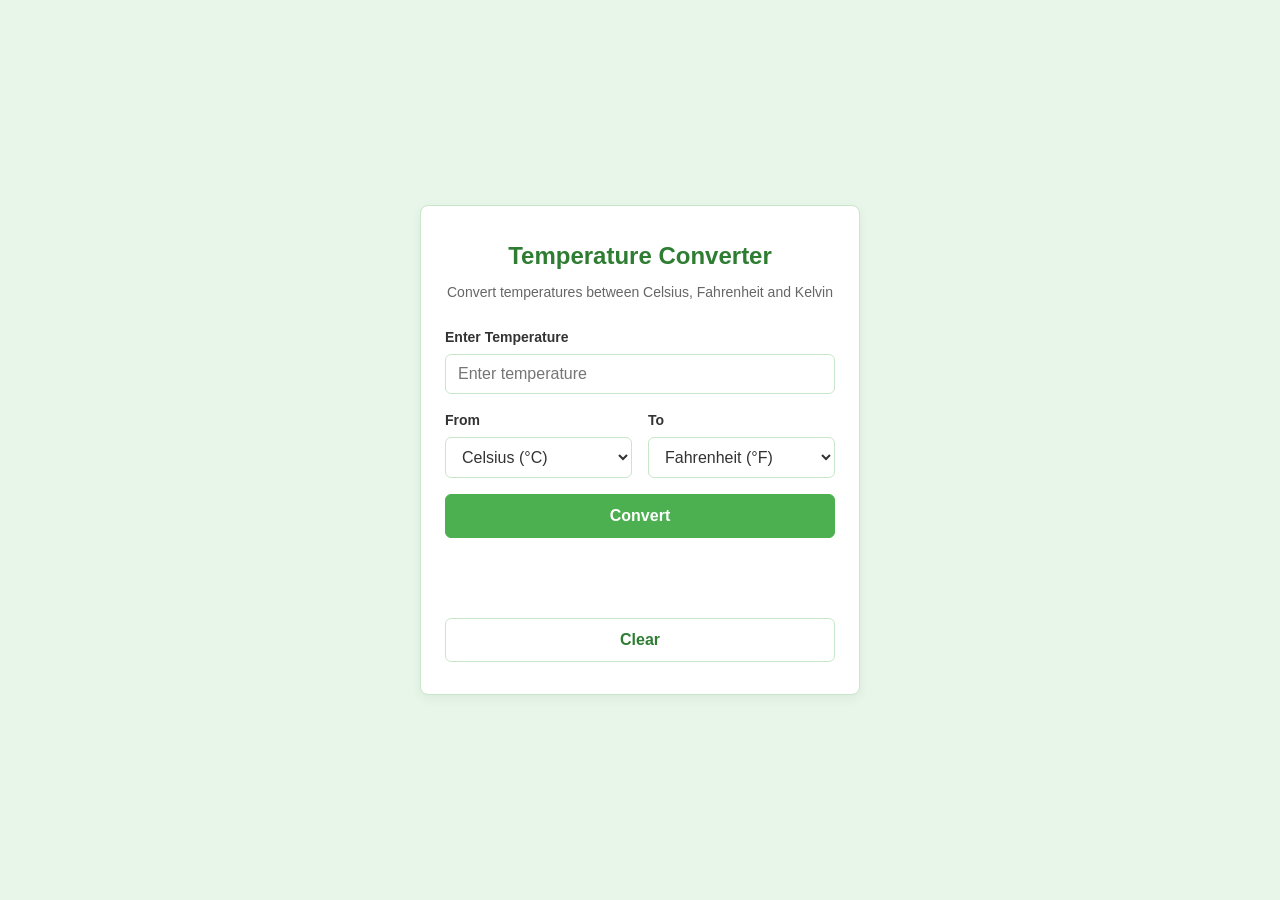
==== index.html @ f81031ea "Task 01: Temperature Converter complete implementation with screenshots" ====
<!DOCTYPE html>
<html lang="en">
<head>
  <meta charset="UTF-8">
  <meta name="viewport" content="width=device-width, initial-scale=1.0">
  <title>Temperature Converter</title>
  <link rel="stylesheet" href="style.css">
</head>
<body>
  <!-- Main layout container -->
  <main class="container">
    <!-- Centered application card -->
    <div class="card">
      <header class="card-header">
        <h1>Temperature Converter</h1>
        <p class="subtitle">Convert temperatures between Celsius, Fahrenheit and Kelvin</p>
      </header>

      <!-- Converter form controls -->
      <div class="converter-form">
        <!-- Temperature Value Input -->
        <div class="form-group">
          <label for="temp-input">Enter Temperature</label>
          <input 
            type="number" 
            id="temp-input" 
            placeholder="Enter temperature" 
            step="any"
            autocomplete="off"
          >
        </div>

        <!-- Unit Selection Dropdowns -->
        <div class="unit-group">
          <div class="form-group">
            <label for="from-unit">From</label>
            <select id="from-unit">
              <option value="Celsius" selected>Celsius (°C)</option>
              <option value="Fahrenheit">Fahrenheit (°F)</option>
              <option value="Kelvin">Kelvin (K)</option>
            </select>
          </div>

          <div class="form-group">
            <label for="to-unit">To</label>
            <select id="to-unit">
              <option value="Celsius">Celsius (°C)</option>
              <option value="Fahrenheit" selected>Fahrenheit (°F)</option>
              <option value="Kelvin">Kelvin (K)</option>
            </select>
          </div>
        </div>

        <!-- Convert Action Button -->
        <button type="button" id="convert-btn" class="btn btn-primary">Convert</button>

        <!-- Result / Error Display Container -->
        <div id="result-container" class="result-container" aria-live="polite"></div>

        <!-- Clear Action Button -->
        <button type="button" id="clear-btn" class="btn btn-secondary">Clear</button>
      </div>
    </div>
  </main>

  <script src="script.js"></script>
</body>
</html>
---- style.css ----
/* CSS Custom Properties for Light Green Palette */
:root {
  --bg: #E8F5E9;
  --main-green: #4CAF50;
  --btn-hover: #43A047;
  --dark-green: #2E7D32;
  --card-bg: #FFFFFF;
  --text-color: #333333;
  --border-color: #C8E6C9;
  --error-color: #C62828;
  --focus-ring: #81C784;
}

/* Global Reset & Base Styles */
* {
  box-sizing: border-box;
  margin: 0;
  padding: 0;
}

body {
  font-family: -apple-system, BlinkMacSystemFont, "Segoe UI", Roboto, Arial, sans-serif;
  background-color: var(--bg);
  color: var(--text-color);
  display: flex;
  justify-content: center;
  align-items: center;
  min-height: 100vh;
  padding: 16px;
  line-height: 1.5;
}

/* Main Container Layout */
.container {
  width: 100%;
  max-width: 440px;
}

/* Single Centered Card */
.card {
  background-color: var(--card-bg);
  border: 1px solid var(--border-color);
  border-radius: 8px;
  padding: 32px 24px;
  box-shadow: 0 4px 12px rgba(0, 0, 0, 0.05);
}

/* Card Header */
.card-header {
  text-align: center;
  margin-bottom: 24px;
}

.card-header h1 {
  font-size: 1.5rem;
  font-weight: 700;
  color: var(--dark-green);
  margin-bottom: 8px;
}

.subtitle {
  font-size: 0.875rem;
  color: #666666;
}

/* Form Layout */
.converter-form {
  display: flex;
  flex-direction: column;
  gap: 16px;
}

.form-group {
  display: flex;
  flex-direction: column;
  gap: 6px;
  flex: 1;
}

label {
  font-size: 0.875rem;
  font-weight: 600;
  color: var(--text-color);
}

input[type="number"],
select {
  width: 100%;
  padding: 10px 12px;
  font-size: 1rem;
  font-family: inherit;
  color: var(--text-color);
  background-color: #FFFFFF;
  border: 1px solid var(--border-color);
  border-radius: 6px;
  outline: none;
  transition: border-color 0.15s ease;
}

input[type="number"]:focus,
select:focus {
  border-color: var(--dark-green);
  box-shadow: 0 0 0 3px rgba(76, 175, 80, 0.2);
}

/* Unit Select Row Layout */
.unit-group {
  display: flex;
  gap: 16px;
}

/* Buttons */
.btn {
  width: 100%;
  padding: 12px;
  font-size: 1rem;
  font-weight: 600;
  font-family: inherit;
  border-radius: 6px;
  cursor: pointer;
  border: 1px solid transparent;
  transition: background-color 0.15s ease, border-color 0.15s ease;
}

.btn-primary {
  background-color: var(--main-green);
  color: #FFFFFF;
  border-color: var(--main-green);
}

.btn-primary:hover {
  background-color: var(--btn-hover);
  border-color: var(--btn-hover);
}

.btn-secondary {
  background-color: transparent;
  color: var(--dark-green);
  border-color: var(--border-color);
}

.btn-secondary:hover {
  background-color: var(--bg);
  border-color: var(--dark-green);
}

/* Result and Error Area */
.result-container {
  min-height: 48px;
  display: flex;
  align-items: center;
  justify-content: center;
  text-align: center;
  padding: 8px 12px;
  border-radius: 6px;
}

.result-text {
  font-size: 1.125rem;
  font-weight: 700;
  color: var(--dark-green);
}

.error-text {
  font-size: 0.9375rem;
  font-weight: 600;
  color: var(--error-color);
}

/* Responsive Layout - Stack dropdowns on narrow mobile screens */
@media (max-width: 480px) {
  .card {
    padding: 24px 16px;
  }

  .unit-group {
    flex-direction: column;
    gap: 16px;
  }
}
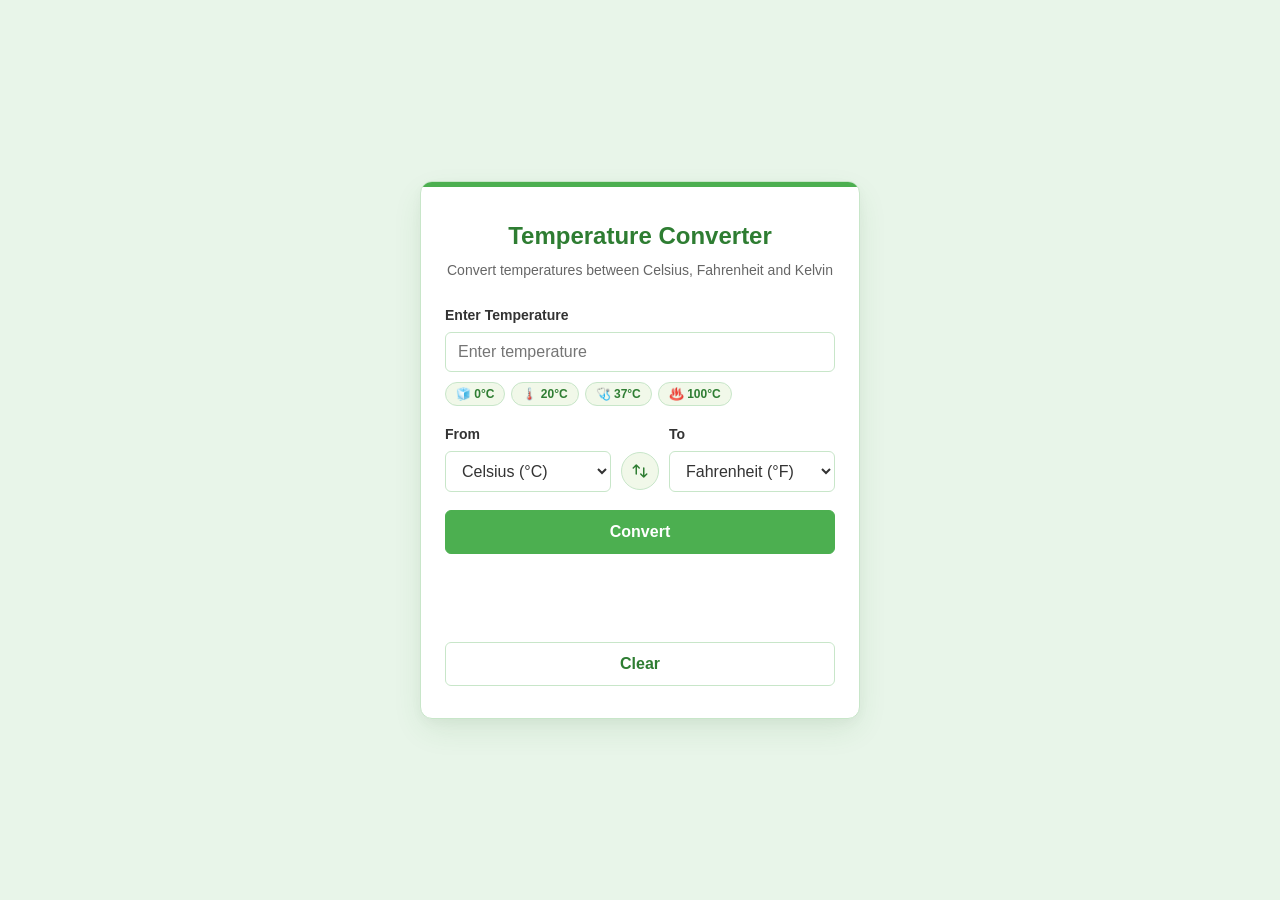
==== commit 756817cc: "Enhance UI design: card accent bar, soft depth shadow, formula breakdown, preset chips, and swap uni" ====
--- a/index.html
+++ b/index.html
@@ -11,6 +11,8 @@
   <main class="container">
     <!-- Centered application card -->
     <div class="card">
+      <div class="card-accent-bar"></div>
+      
       <header class="card-header">
         <h1>Temperature Converter</h1>
         <p class="subtitle">Convert temperatures between Celsius, Fahrenheit and Kelvin</p>
@@ -28,6 +30,14 @@
             step="any"
             autocomplete="off"
           >
+          
+          <!-- Quick Preset Chips -->
+          <div class="preset-chips">
+            <button type="button" class="chip" data-temp="0" data-unit="Celsius">🧊 0°C</button>
+            <button type="button" class="chip" data-temp="20" data-unit="Celsius">🌡️ 20°C</button>
+            <button type="button" class="chip" data-temp="37" data-unit="Celsius">🩺 37°C</button>
+            <button type="button" class="chip" data-temp="100" data-unit="Celsius">♨️ 100°C</button>
+          </div>
         </div>
 
         <!-- Unit Selection Dropdowns -->
@@ -39,6 +49,15 @@
               <option value="Fahrenheit">Fahrenheit (°F)</option>
               <option value="Kelvin">Kelvin (K)</option>
             </select>
+          </div>
+
+          <!-- Swap Units Button -->
+          <div class="swap-wrapper">
+            <button type="button" id="swap-btn" class="btn-swap" title="Swap units" aria-label="Swap units">
+              <svg width="18" height="18" viewBox="0 0 24 24" fill="none" stroke="currentColor" stroke-width="2" stroke-linecap="round" stroke-linejoin="round">
+                <path d="M7 16V4M7 4L3 8M7 4L11 8M17 8V20M17 20L21 16M17 20L13 16"/>
+              </svg>
+            </button>
           </div>
 
           <div class="form-group">
--- a/style.css
+++ b/style.css
@@ -38,24 +38,37 @@
 
 /* Single Centered Card */
 .card {
+  position: relative;
   background-color: var(--card-bg);
   border: 1px solid var(--border-color);
-  border-radius: 8px;
+  border-radius: 12px;
   padding: 32px 24px;
-  box-shadow: 0 4px 12px rgba(0, 0, 0, 0.05);
+  box-shadow: 0 12px 32px -4px rgba(46, 125, 50, 0.12), 0 4px 12px rgba(0, 0, 0, 0.03);
+  overflow: hidden;
+}
+
+/* Top Accent Bar */
+.card-accent-bar {
+  position: absolute;
+  top: 0;
+  left: 0;
+  right: 0;
+  height: 5px;
+  background-color: var(--main-green);
 }
 
 /* Card Header */
 .card-header {
   text-align: center;
   margin-bottom: 24px;
+  margin-top: 4px;
 }
 
 .card-header h1 {
   font-size: 1.5rem;
   font-weight: 700;
   color: var(--dark-green);
-  margin-bottom: 8px;
+  margin-bottom: 6px;
 }
 
 .subtitle {
@@ -67,7 +80,7 @@
 .converter-form {
   display: flex;
   flex-direction: column;
-  gap: 16px;
+  gap: 18px;
 }
 
 .form-group {
@@ -94,22 +107,82 @@
   border: 1px solid var(--border-color);
   border-radius: 6px;
   outline: none;
-  transition: border-color 0.15s ease;
+  transition: border-color 0.15s ease, box-shadow 0.15s ease;
 }
 
 input[type="number"]:focus,
 select:focus {
   border-color: var(--dark-green);
-  box-shadow: 0 0 0 3px rgba(76, 175, 80, 0.2);
+  box-shadow: 0 0 0 3px rgba(76, 175, 80, 0.25);
+}
+
+/* Quick Preset Chips */
+.preset-chips {
+  display: flex;
+  gap: 6px;
+  flex-wrap: wrap;
+  margin-top: 4px;
+}
+
+.chip {
+  background-color: #F1F8E9;
+  border: 1px solid var(--border-color);
+  color: var(--dark-green);
+  font-size: 0.75rem;
+  font-weight: 600;
+  padding: 4px 10px;
+  border-radius: 16px;
+  cursor: pointer;
+  transition: background-color 0.15s ease, color 0.15s ease, border-color 0.15s ease;
+}
+
+.chip:hover {
+  background-color: var(--main-green);
+  color: #FFFFFF;
+  border-color: var(--main-green);
 }
 
 /* Unit Select Row Layout */
 .unit-group {
   display: flex;
-  gap: 16px;
-}
-
-/* Buttons */
+  align-items: flex-end;
+  gap: 10px;
+}
+
+/* Swap Units Button */
+.swap-wrapper {
+  display: flex;
+  align-items: center;
+  justify-content: center;
+  padding-bottom: 2px;
+}
+
+.btn-swap {
+  background-color: #F1F8E9;
+  border: 1px solid var(--border-color);
+  color: var(--dark-green);
+  border-radius: 50%;
+  width: 38px;
+  height: 38px;
+  display: flex;
+  align-items: center;
+  justify-content: center;
+  cursor: pointer;
+  transition: background-color 0.2s ease, transform 0.3s ease, border-color 0.2s ease;
+}
+
+.btn-swap:hover {
+  background-color: var(--main-green);
+  color: #FFFFFF;
+  border-color: var(--main-green);
+  transform: rotate(180deg);
+}
+
+.btn-swap:active {
+  transform: rotate(180deg) scale(0.92);
+}
+
+/* Primary and Secondary Buttons */
 .btn {
   width: 100%;
   padding: 12px;
@@ -119,7 +192,11 @@
   border-radius: 6px;
   cursor: pointer;
   border: 1px solid transparent;
-  transition: background-color 0.15s ease, border-color 0.15s ease;
+  transition: background-color 0.15s ease, border-color 0.15s ease, transform 0.1s ease;
+}
+
+.btn:active {
+  transform: scale(0.99);
 }
 
 .btn-primary {
@@ -144,27 +221,73 @@
   border-color: var(--dark-green);
 }
 
-/* Result and Error Area */
+/* Result and Error Display Area */
 .result-container {
-  min-height: 48px;
+  min-height: 52px;
   display: flex;
   align-items: center;
   justify-content: center;
+}
+
+/* Highlighted Result Card */
+.result-card {
+  width: 100%;
+  background-color: #F1F8E9;
+  border: 1px solid var(--border-color);
+  border-radius: 8px;
+  padding: 14px 16px;
   text-align: center;
-  padding: 8px 12px;
-  border-radius: 6px;
-}
-
-.result-text {
-  font-size: 1.125rem;
+  display: flex;
+  flex-direction: column;
+  gap: 4px;
+  animation: fadeIn 0.2s ease-in-out;
+}
+
+.result-label {
+  font-size: 0.75rem;
+  text-transform: uppercase;
+  letter-spacing: 0.05em;
   font-weight: 700;
-  color: var(--dark-green);
+  color: #666666;
+}
+
+.result-value {
+  font-size: 1.35rem;
+  font-weight: 700;
+  color: var(--dark-green);
+}
+
+.result-formula {
+  font-size: 0.8125rem;
+  font-weight: 500;
+  color: #444444;
+  background-color: #FFFFFF;
+  padding: 4px 8px;
+  border-radius: 4px;
+  border: 1px solid #C8E6C9;
+  margin-top: 4px;
+  font-family: consolas, monaco, monospace, sans-serif;
+}
+
+/* Error Display Card */
+.error-card {
+  width: 100%;
+  background-color: #FFEBEE;
+  border: 1px solid #FFCDD2;
+  border-radius: 8px;
+  padding: 12px 16px;
+  text-align: center;
 }
 
 .error-text {
   font-size: 0.9375rem;
   font-weight: 600;
   color: var(--error-color);
+}
+
+@keyframes fadeIn {
+  from { opacity: 0; transform: translateY(4px); }
+  to { opacity: 1; transform: translateY(0); }
 }
 
 /* Responsive Layout - Stack dropdowns on narrow mobile screens */
@@ -175,6 +298,11 @@
 
   .unit-group {
     flex-direction: column;
-    gap: 16px;
+    align-items: stretch;
+    gap: 12px;
   }
-}
+
+  .swap-wrapper {
+    padding-bottom: 0;
+  }
+}
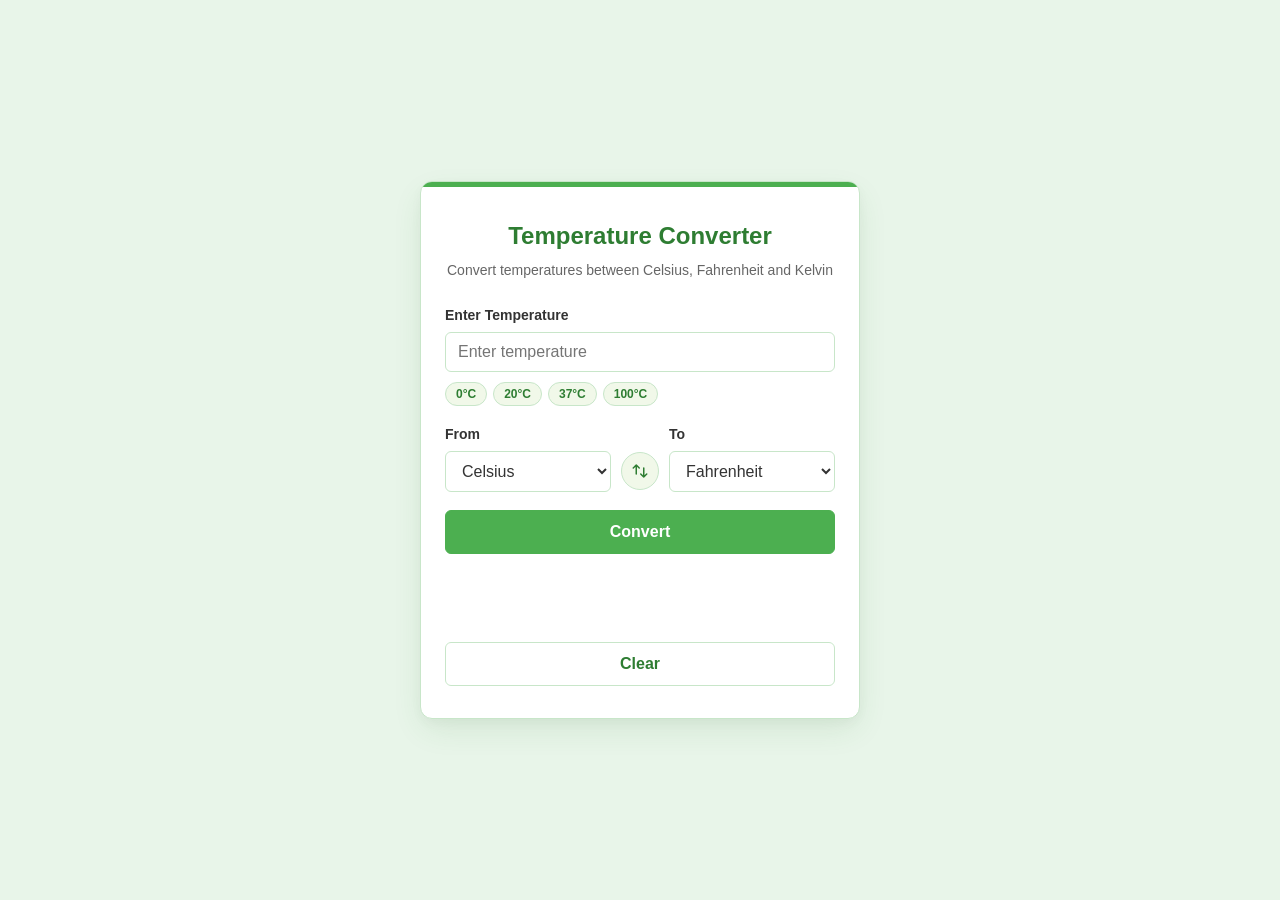
==== commit e5c26135: "Simplify option names and preset chip labels" ====
--- a/index.html
+++ b/index.html
@@ -33,10 +33,10 @@
           
           <!-- Quick Preset Chips -->
           <div class="preset-chips">
-            <button type="button" class="chip" data-temp="0" data-unit="Celsius">🧊 0°C</button>
-            <button type="button" class="chip" data-temp="20" data-unit="Celsius">🌡️ 20°C</button>
-            <button type="button" class="chip" data-temp="37" data-unit="Celsius">🩺 37°C</button>
-            <button type="button" class="chip" data-temp="100" data-unit="Celsius">♨️ 100°C</button>
+            <button type="button" class="chip" data-temp="0" data-unit="Celsius">0°C</button>
+            <button type="button" class="chip" data-temp="20" data-unit="Celsius">20°C</button>
+            <button type="button" class="chip" data-temp="37" data-unit="Celsius">37°C</button>
+            <button type="button" class="chip" data-temp="100" data-unit="Celsius">100°C</button>
           </div>
         </div>
 
@@ -45,9 +45,9 @@
           <div class="form-group">
             <label for="from-unit">From</label>
             <select id="from-unit">
-              <option value="Celsius" selected>Celsius (°C)</option>
-              <option value="Fahrenheit">Fahrenheit (°F)</option>
-              <option value="Kelvin">Kelvin (K)</option>
+              <option value="Celsius" selected>Celsius</option>
+              <option value="Fahrenheit">Fahrenheit</option>
+              <option value="Kelvin">Kelvin</option>
             </select>
           </div>
 
@@ -63,9 +63,9 @@
           <div class="form-group">
             <label for="to-unit">To</label>
             <select id="to-unit">
-              <option value="Celsius">Celsius (°C)</option>
-              <option value="Fahrenheit" selected>Fahrenheit (°F)</option>
-              <option value="Kelvin">Kelvin (K)</option>
+              <option value="Celsius">Celsius</option>
+              <option value="Fahrenheit" selected>Fahrenheit</option>
+              <option value="Kelvin">Kelvin</option>
             </select>
           </div>
         </div>
